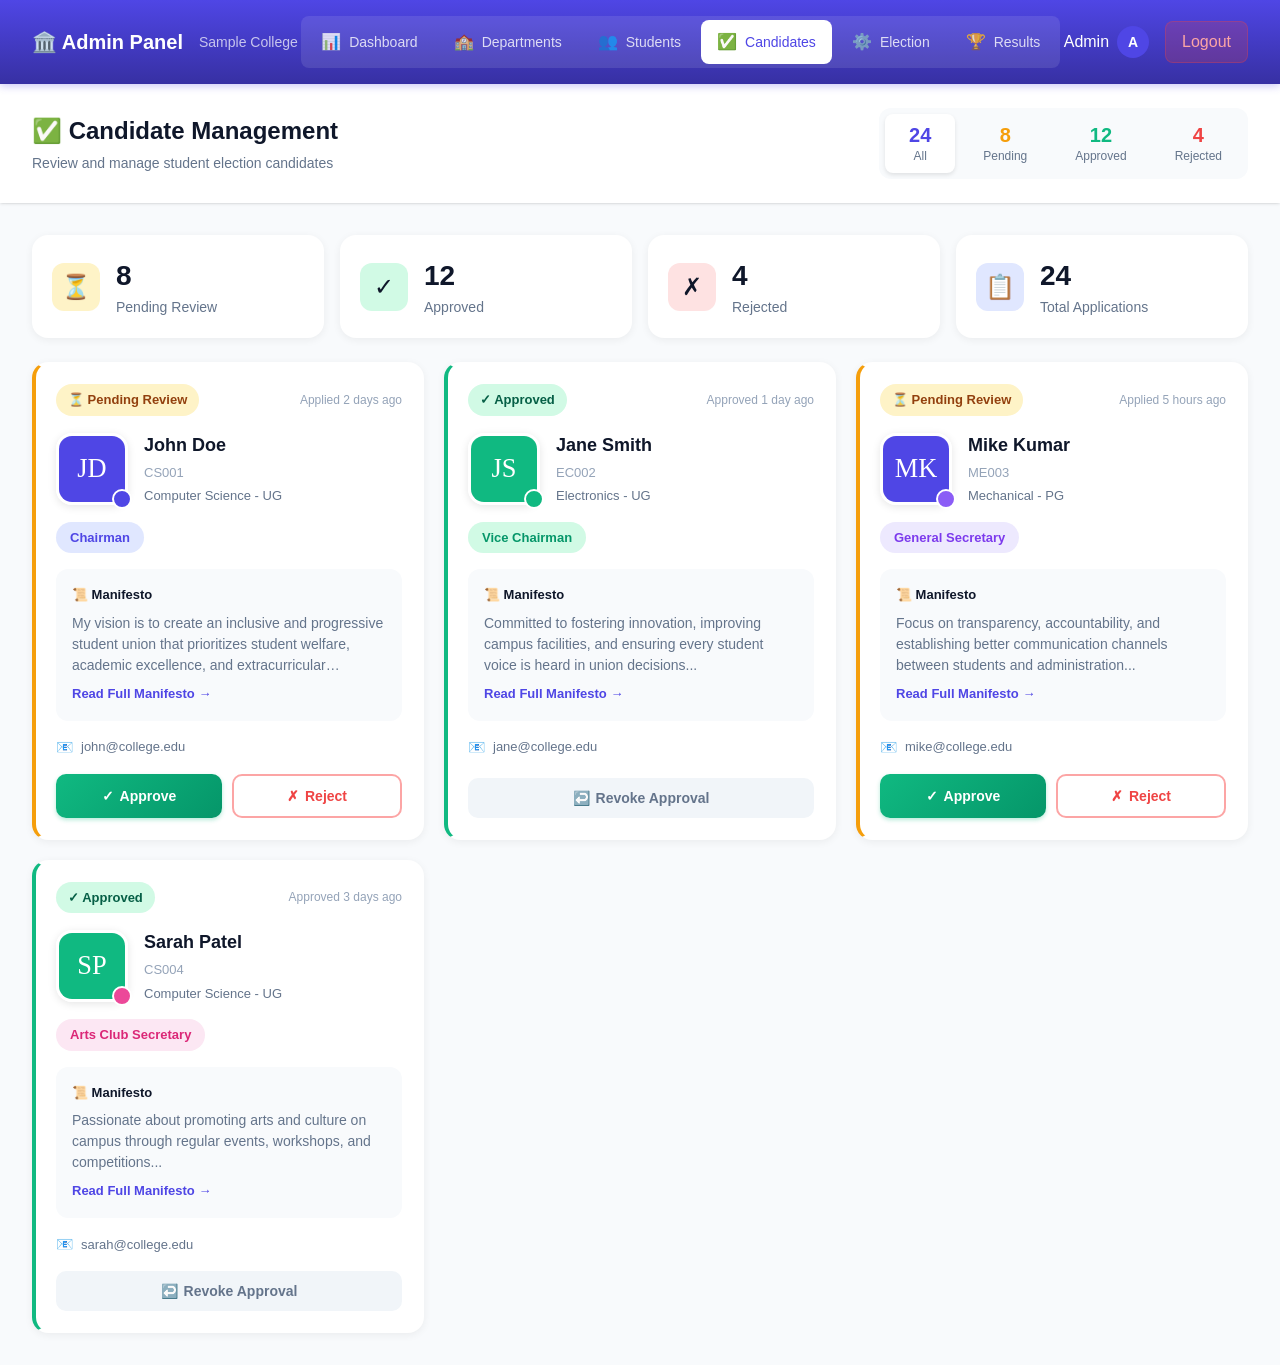
==== admin_candidates.html @ c9175efc "Added admin module pages,css,js" ====
<!DOCTYPE html>
<html lang="en">
<head>
    <meta charset="UTF-8">
    <meta name="viewport" content="width=device-width, initial-scale=1.0">
    <title>Candidate Approval - Admin Panel</title>
    <link rel="stylesheet" href="style.css">
    <link rel="stylesheet" href="admin.css">
</head>
<body>
    <div class="admin-layout">
        <!-- Top Navigation Bar -->
        <div class="admin-topbar">
            <div class="topbar-brand">
                <h2>🏛️ Admin Panel</h2>
                <p>Sample College</p>
            </div>
            <nav class="admin-nav">
                <a href="admin_dashboard.html" class="nav-item">
                    <span class="nav-icon">📊</span>
                    <span class="nav-text">Dashboard</span>
                </a>
                <a href="admin_departments.html" class="nav-item">
                    <span class="nav-icon">🏫</span>
                    <span class="nav-text">Departments</span>
                </a>
                <a href="admin_students.html" class="nav-item">
                    <span class="nav-icon">👥</span>
                    <span class="nav-text">Students</span>
                </a>
                <a href="admin_candidates.html" class="nav-item active">
                    <span class="nav-icon">✅</span>
                    <span class="nav-text">Candidates</span>
                </a>
                <a href="admin_election.html" class="nav-item">
                    <span class="nav-icon">⚙️</span>
                    <span class="nav-text">Election</span>
                </a>
                <a href="admin_results.html" class="nav-item">
                    <span class="nav-icon">🏆</span>
                    <span class="nav-text">Results</span>
                </a>
            </nav>
            <div class="topbar-actions">
                <div class="admin-profile">
                    <span>Admin</span>
                    <div class="avatar">A</div>
                </div>
                <a href="college_login.html" class="btn-logout">Logout</a>
            </div>
        </div>

        <!-- Main Content -->
        <main class="admin-main">
            <div class="admin-topbar-old">
                <div class="page-title-section">
                    <h1>✅ Candidate Management</h1>
                    <p class="page-subtitle">Review and manage student election candidates</p>
                </div>
                <div class="topbar-actions">
                    <div class="status-filter-modern">
                        <button class="filter-btn-modern active" data-status="all">
                            <span class="filter-count">24</span>
                            <span class="filter-label">All</span>
                        </button>
                        <button class="filter-btn-modern" data-status="pending">
                            <span class="filter-count pending">8</span>
                            <span class="filter-label">Pending</span>
                        </button>
                        <button class="filter-btn-modern" data-status="approved">
                            <span class="filter-count approved">12</span>
                            <span class="filter-label">Approved</span>
                        </button>
                        <button class="filter-btn-modern" data-status="rejected">
                            <span class="filter-count rejected">4</span>
                            <span class="filter-label">Rejected</span>
                        </button>
                    </div>
                </div>
            </div>

            <div class="admin-content">
                <!-- Quick Stats -->
                <div class="candidates-stats">
                    <div class="stat-card-modern pending-stat">
                        <div class="stat-icon-modern">⏳</div>
                        <div class="stat-info-modern">
                            <h3>8</h3>
                            <p>Pending Review</p>
                        </div>
                    </div>
                    <div class="stat-card-modern approved-stat">
                        <div class="stat-icon-modern">✓</div>
                        <div class="stat-info-modern">
                            <h3>12</h3>
                            <p>Approved</p>
                        </div>
                    </div>
                    <div class="stat-card-modern rejected-stat">
                        <div class="stat-icon-modern">✗</div>
                        <div class="stat-info-modern">
                            <h3>4</h3>
                            <p>Rejected</p>
                        </div>
                    </div>
                    <div class="stat-card-modern total-stat">
                        <div class="stat-icon-modern">📋</div>
                        <div class="stat-info-modern">
                            <h3>24</h3>
                            <p>Total Applications</p>
                        </div>
                    </div>
                </div>

                <!-- Candidates Grid -->
                <div class="candidates-grid-modern">
                    <!-- Pending Application -->
                    <div class="candidate-card-modern pending">
                        <div class="card-header-modern">
                            <div class="status-badge-modern pending">⏳ Pending Review</div>
                            <span class="time-ago">Applied 2 days ago</span>
                        </div>
                        <div class="candidate-header-modern">
                            <div class="candidate-photo-modern">
                                <img src="data:image/svg+xml,%3Csvg xmlns='http://www.w3.org/2000/svg' width='100' height='100'%3E%3Crect fill='%234f46e5' width='100' height='100'/%3E%3Ctext x='50%25' y='50%25' font-size='40' fill='white' text-anchor='middle' dy='.3em'%3EJD%3C/text%3E%3C/svg%3E" alt="Photo">
                                <div class="position-indicator chairman"></div>
                            </div>
                            <div class="candidate-info-modern">
                                <h3>John Doe</h3>
                                <p class="candidate-regno">CS001</p>
                                <p class="candidate-dept">Computer Science - UG</p>
                            </div>
                        </div>
                        <div class="candidate-position-modern">
                            <span class="position-badge-modern chairman">Chairman</span>
                        </div>
                        <div class="candidate-manifesto-modern">
                            <h4>📜 Manifesto</h4>
                            <p>My vision is to create an inclusive and progressive student union that prioritizes student welfare, academic excellence, and extracurricular development...</p>
                            <button class="btn-link-modern" onclick="viewManifesto('JD001')">Read Full Manifesto →</button>
                        </div>
                        <div class="candidate-details-modern">
                            <div class="detail-row">
                                <span class="detail-icon">📧</span>
                                <span>john@college.edu</span>
                            </div>
                        </div>
                        <div class="candidate-actions-modern">
                            <button class="btn-approve-modern" onclick="approveCandidate('JD001')">
                                <span>✓</span> Approve
                            </button>
                            <button class="btn-reject-modern" onclick="rejectCandidate('JD001')">
                                <span>✗</span> Reject
                            </button>
                        </div>
                    </div>

                    <!-- Approved Candidate -->
                    <div class="candidate-card-modern approved">
                        <div class="card-header-modern">
                            <div class="status-badge-modern approved">✓ Approved</div>
                            <span class="time-ago">Approved 1 day ago</span>
                        </div>
                        <div class="candidate-header-modern">
                            <div class="candidate-photo-modern">
                                <img src="data:image/svg+xml,%3Csvg xmlns='http://www.w3.org/2000/svg' width='100' height='100'%3E%3Crect fill='%2310b981' width='100' height='100'/%3E%3Ctext x='50%25' y='50%25' font-size='40' fill='white' text-anchor='middle' dy='.3em'%3EJS%3C/text%3E%3C/svg%3E" alt="Photo">
                                <div class="position-indicator vice-chairman"></div>
                            </div>
                            <div class="candidate-info-modern">
                                <h3>Jane Smith</h3>
                                <p class="candidate-regno">EC002</p>
                                <p class="candidate-dept">Electronics - UG</p>
                            </div>
                        </div>
                        <div class="candidate-position-modern">
                            <span class="position-badge-modern vice-chairman">Vice Chairman</span>
                        </div>
                        <div class="candidate-manifesto-modern">
                            <h4>📜 Manifesto</h4>
                            <p>Committed to fostering innovation, improving campus facilities, and ensuring every student voice is heard in union decisions...</p>
                            <button class="btn-link-modern" onclick="viewManifesto('JS002')">Read Full Manifesto →</button>
                        </div>
                        <div class="candidate-details-modern">
                            <div class="detail-row">
                                <span class="detail-icon">📧</span>
                                <span>jane@college.edu</span>
                            </div>
                        </div>
                        <div class="candidate-actions-modern">
                            <button class="btn-revoke-modern" onclick="revokeApproval('JS002')">
                                <span>↩️</span> Revoke Approval
                            </button>
                        </div>
                    </div>

                    <!-- Pending Application -->
                    <div class="candidate-card-modern pending">
                        <div class="card-header-modern">
                            <div class="status-badge-modern pending">⏳ Pending Review</div>
                            <span class="time-ago">Applied 5 hours ago</span>
                        </div>
                        <div class="candidate-header-modern">
                            <div class="candidate-photo-modern">
                                <img src="data:image/svg+xml,%3Csvg xmlns='http://www.w3.org/2000/svg' width='100' height='100'%3E%3Crect fill='%234f46e5' width='100' height='100'/%3E%3Ctext x='50%25' y='50%25' font-size='40' fill='white' text-anchor='middle' dy='.3em'%3EMK%3C/text%3E%3C/svg%3E" alt="Photo">
                                <div class="position-indicator secretary"></div>
                            </div>
                            <div class="candidate-info-modern">
                                <h3>Mike Kumar</h3>
                                <p class="candidate-regno">ME003</p>
                                <p class="candidate-dept">Mechanical - PG</p>
                            </div>
                        </div>
                        <div class="candidate-position-modern">
                            <span class="position-badge-modern secretary">General Secretary</span>
                        </div>
                        <div class="candidate-manifesto-modern">
                            <h4>📜 Manifesto</h4>
                            <p>Focus on transparency, accountability, and establishing better communication channels between students and administration...</p>
                            <button class="btn-link-modern" onclick="viewManifesto('MK003')">Read Full Manifesto →</button>
                        </div>
                        <div class="candidate-details-modern">
                            <div class="detail-row">
                                <span class="detail-icon">📧</span>
                                <span>mike@college.edu</span>
                            </div>
                        </div>
                        <div class="candidate-actions-modern">
                            <button class="btn-approve-modern" onclick="approveCandidate('MK003')">
                                <span>✓</span> Approve
                            </button>
                            <button class="btn-reject-modern" onclick="rejectCandidate('MK003')">
                                <span>✗</span> Reject
                            </button>
                        </div>
                    </div>

                    <!-- Approved Candidate -->
                    <div class="candidate-card-modern approved">
                        <div class="card-header-modern">
                            <div class="status-badge-modern approved">✓ Approved</div>
                            <span class="time-ago">Approved 3 days ago</span>
                        </div>
                        <div class="candidate-header-modern">
                            <div class="candidate-photo-modern">
                                <img src="data:image/svg+xml,%3Csvg xmlns='http://www.w3.org/2000/svg' width='100' height='100'%3E%3Crect fill='%2310b981' width='100' height='100'/%3E%3Ctext x='50%25' y='50%25' font-size='40' fill='white' text-anchor='middle' dy='.3em'%3ESP%3C/text%3E%3C/svg%3E" alt="Photo">
                                <div class="position-indicator arts"></div>
                            </div>
                            <div class="candidate-info-modern">
                                <h3>Sarah Patel</h3>
                                <p class="candidate-regno">CS004</p>
                                <p class="candidate-dept">Computer Science - UG</p>
                            </div>
                        </div>
                        <div class="candidate-position-modern">
                            <span class="position-badge-modern arts">Arts Club Secretary</span>
                        </div>
                        <div class="candidate-manifesto-modern">
                            <h4>📜 Manifesto</h4>
                            <p>Passionate about promoting arts and culture on campus through regular events, workshops, and competitions...</p>
                            <button class="btn-link-modern" onclick="viewManifesto('SP004')">Read Full Manifesto →</button>
                        </div>
                        <div class="candidate-details-modern">
                            <div class="detail-row">
                                <span class="detail-icon">📧</span>
                                <span>sarah@college.edu</span>
                            </div>
                        </div>
                        <div class="candidate-actions-modern">
                            <button class="btn-revoke-modern" onclick="revokeApproval('SP004')">
                                <span>↩️</span> Revoke Approval
                            </button>
                        </div>
                    </div>
                </div>
            </div>
        </main>
    </div>

    <!-- Manifesto Modal -->
    <div id="manifestoModal" class="modal">
        <div class="modal-content modal-card">
            <div class="modal-header-custom">
                <div class="modal-title-section">
                    <h2>📜 Candidate Manifesto</h2>
                    <p>Full details of the candidate's election platform</p>
                </div>
                <button class="modal-close" onclick="closeManifestoModal()">×</button>
            </div>
            <div class="modal-form-custom">
                <div class="form-section">
                    <div class="manifesto-candidate-info">
                        <div class="manifesto-photo">
                            <img src="data:image/svg+xml,%3Csvg xmlns='http://www.w3.org/2000/svg' width='80' height='80'%3E%3Crect fill='%234f46e5' width='80' height='80'/%3E%3Ctext x='50%25' y='50%25' font-size='30' fill='white' text-anchor='middle' dy='.3em'%3E?%3C/text%3E%3C/svg%3E" alt="Photo" id="manifestoPhoto">
                        </div>
                        <div class="manifesto-details">
                            <h3 id="candidateName">Candidate Name</h3>
                            <p id="candidatePosition" class="position-badge-modern chairman">Position</p>
                            <p id="candidateRegno" class="candidate-regno">Register No.</p>
                        </div>
                    </div>
                </div>
                <div class="form-section">
                    <h3 class="section-title-custom">Election Manifesto</h3>
                    <div class="manifesto-text" id="manifestoText">
                        <p>Full manifesto content will be displayed here...</p>
                    </div>
                </div>
            </div>
            <div class="modal-footer-custom">
                <button class="btn-cancel" onclick="closeManifestoModal()">Close</button>
            </div>
        </div>
    </div>

    <script src="admin.js"></script>
</body>
</html>
---- style.css ----
/* ===================================
   GLOBAL STYLES & CSS VARIABLES
   =================================== */

:root {
    /* Color Palette */
    --primary: #4f46e5;
    --primary-dark: #4338ca;
    --primary-light: #6366f1;
    --secondary: #6366f1;
    --success: #10b981;
    --warning: #f59e0b;
    --danger: #ef4444;
    --info: #06b6d4;
    
    /* Neutral Colors */
    --bg-primary: #ffffff;
    --bg-secondary: #f8fafc;
    --bg-tertiary: #f1f5f9;
    --text-primary: #0f172a;
    --text-secondary: #64748b;
    --text-muted: #94a3b8;
    --border: #e2e8f0;
    --border-light: #f1f5f9;
    
    /* Card & Surface */
    --card-bg: #ffffff;
    --card-shadow: 0 1px 3px 0 rgba(0, 0, 0, 0.1), 0 1px 2px -1px rgba(0, 0, 0, 0.1);
    --card-shadow-lg: 0 10px 15px -3px rgba(0, 0, 0, 0.1), 0 4px 6px -4px rgba(0, 0, 0, 0.1);
    --card-shadow-xl: 0 20px 25px -5px rgba(0, 0, 0, 0.1), 0 8px 10px -6px rgba(0, 0, 0, 0.1);
    
    /* Typography */
    --font-family: -apple-system, BlinkMacSystemFont, 'Segoe UI', Roboto, 'Helvetica Neue', Arial, sans-serif;
    --font-size-base: 16px;
    --line-height-base: 1.5;
    
    /* Spacing */
    --spacing-xs: 0.25rem;
    --spacing-sm: 0.5rem;
    --spacing-md: 1rem;
    --spacing-lg: 1.5rem;
    --spacing-xl: 2rem;
    --spacing-2xl: 3rem;
    
    /* Border Radius */
    --radius-sm: 0.375rem;
    --radius-md: 0.5rem;
    --radius-lg: 0.75rem;
    --radius-xl: 1rem;
    --radius-full: 9999px;
    
    /* Transitions */
    --transition-fast: 150ms ease-in-out;
    --transition-base: 200ms ease-in-out;
    --transition-slow: 300ms ease-in-out;
}

/* ===================================
   RESET & BASE STYLES
   =================================== */

* {
    margin: 0;
    padding: 0;
    box-sizing: border-box;
}

html {
    font-size: var(--font-size-base);
    scroll-behavior: smooth;
}

.admin-topbar-old {
    background: var(--card-bg);
    padding: var(--spacing-lg) var(--spacing-xl);
    box-shadow: var(--card-shadow);
    display: flex;
    justify-content: space-between;
    align-items: center;
    position: sticky;
    top: 60px;
    z-index: 40;
}

body {
    font-family: var(--font-family);
    line-height: var(--line-height-base);
    color: var(--text-primary);
    background-color: var(--bg-secondary);
    -webkit-font-smoothing: antialiased;
    -moz-osx-font-smoothing: grayscale;
}

a {
    color: var(--primary);
    text-decoration: none;
    transition: color var(--transition-base);
}

a:hover {
    color: var(--primary-dark);
}

img {
    max-width: 100%;
    height: auto;
    display: block;
}

button {
    font-family: inherit;
    cursor: pointer;
    border: none;
    outline: none;
}

input, select, textarea {
    font-family: inherit;
    font-size: 1rem;
}

/* ===================================
   UTILITY CLASSES
   =================================== */

.container {
    max-width: 1200px;
    margin: 0 auto;
    padding: 0 var(--spacing-lg);
}

.section-title {
    font-size: 2rem;
    font-weight: 700;
    text-align: center;
    margin-bottom: var(--spacing-xl);
    color: var(--text-primary);
}

/* ===================================
   BUTTONS
   =================================== */

.btn-primary {
    background: var(--primary);
    color: white;
    padding: 0.75rem 1.5rem;
    border-radius: var(--radius-md);
    font-weight: 600;
    font-size: 0.875rem;
    transition: all var(--transition-base);
    display: inline-flex;
    align-items: center;
    gap: 0.5rem;
    border: none;
    cursor: pointer;
}

.btn-primary:hover {
    background: var(--primary-dark);
    transform: translateY(-1px);
    box-shadow: var(--card-shadow-lg);
    color: white;
}

.btn-secondary {
    background: white;
    color: var(--primary);
    padding: 0.75rem 1.5rem;
    border-radius: var(--radius-md);
    font-weight: 600;
    font-size: 0.875rem;
    transition: all var(--transition-base);
    border: 2px solid var(--primary);
}

.btn-secondary:hover {
    background: var(--primary);
    color: white;
}

.btn-outline {
    background: transparent;
    color: var(--text-primary);
    padding: 0.5rem 1rem;
    border-radius: var(--radius-md);
    font-weight: 500;
    border: 2px solid var(--border);
    transition: all var(--transition-base);
}

.btn-outline:hover {
    border-color: var(--primary);
    color: var(--primary);
}

.btn-large {
    padding: 1rem 2rem;
    font-size: 1rem;
}

.btn-full {
    width: 100%;
}

.btn-link {
    background: none;
    border: none;
    color: var(--primary);
    font-weight: 500;
    cursor: pointer;
    transition: color var(--transition-base);
}

.btn-link:hover {
    color: var(--primary-dark);
}

/* ===================================
   NAVBAR (Landing Page)
   =================================== */

.navbar {
    background: var(--bg-primary);
    box-shadow: var(--card-shadow);
    position: sticky;
    top: 0;
    z-index: 100;
    padding: 1rem 0;
}

.navbar .container {
    display: flex;
    justify-content: space-between;
    align-items: center;
}

.nav-brand h2 {
    font-size: 1.25rem;
    color: var(--primary);
}

.nav-links {
    display: flex;
    gap: var(--spacing-lg);
    align-items: center;
}

.mobile-menu-toggle {
    display: none;
    font-size: 1.5rem;
    cursor: pointer;
}

/* ===================================
   HERO SECTION
   =================================== */

.hero {
    background: linear-gradient(135deg, var(--primary) 0%, var(--primary-dark) 100%);
    color: white;
    padding: 4rem 0;
    text-align: center;
}

.hero-content {
    max-width: 900px;
    margin: 0 auto;
}

.hero-title {
    font-size: 3rem;
    font-weight: 800;
    margin-bottom: var(--spacing-md);
    line-height: 1.2;
}

.hero-subtitle {
    font-size: 1.25rem;
    margin-bottom: var(--spacing-xl);
    opacity: 0.95;
}

.hero-buttons {
    display: flex;
    gap: var(--spacing-md);
    justify-content: center;
    margin-bottom: var(--spacing-2xl);
}

.hero-stats {
    display: grid;
    grid-template-columns: repeat(3, 1fr);
    gap: var(--spacing-lg);
    max-width: 700px;
    margin: 0 auto;
}

.stat-card {
    background: rgba(255, 255, 255, 0.1);
    backdrop-filter: blur(10px);
    padding: var(--spacing-lg);
    border-radius: var(--radius-lg);
    border: 1px solid rgba(255, 255, 255, 0.2);
}

.stat-card h3 {
    font-size: 2rem;
    margin-bottom: 0.25rem;
}

.stat-card p {
    font-size: 0.875rem;
    opacity: 0.9;
}

/* ===================================
   FEATURES SECTION
   =================================== */

.features {
    padding: 4rem 0;
    background: var(--bg-primary);
}

.features-grid {
    display: grid;
    grid-template-columns: repeat(auto-fit, minmax(280px, 1fr));
    gap: var(--spacing-xl);
}

.feature-card {
    background: var(--card-bg);
    padding: var(--spacing-xl);
    border-radius: var(--radius-lg);
    box-shadow: var(--card-shadow);
    transition: transform var(--transition-base), box-shadow var(--transition-base);
}

.feature-card:hover {
    transform: translateY(-4px);
    box-shadow: var(--card-shadow-lg);
}

.feature-icon {
    font-size: 3rem;
    margin-bottom: var(--spacing-md);
}

.feature-card h3 {
    font-size: 1.25rem;
    margin-bottom: var(--spacing-sm);
    color: var(--text-primary);
}

.feature-card p {
    color: var(--text-secondary);
    line-height: 1.6;
}

/* ===================================
   HOW IT WORKS SECTION
   =================================== */

.how-it-works {
    padding: 4rem 0;
    background: var(--bg-secondary);
}

.steps-container {
    display: grid;
    grid-template-columns: repeat(auto-fit, minmax(300px, 1fr));
    gap: var(--spacing-xl);
}

.step {
    position: relative;
    padding: var(--spacing-xl);
    background: var(--card-bg);
    border-radius: var(--radius-lg);
    box-shadow: var(--card-shadow);
}

.step-number {
    width: 3rem;
    height: 3rem;
    background: var(--primary);
    color: white;
    border-radius: var(--radius-full);
    display: flex;
    align-items: center;
    justify-content: center;
    font-size: 1.25rem;
    font-weight: 700;
    margin-bottom: var(--spacing-md);
}

.step h3 {
    font-size: 1.125rem;
    margin-bottom: var(--spacing-sm);
}

.step p {
    color: var(--text-secondary);
    line-height: 1.6;
}

/* ===================================
   CTA SECTION
   =================================== */

.cta {
    padding: 4rem 0;
    background: var(--bg-tertiary);
}

.cta-content {
    text-align: center;
    max-width: 700px;
    margin: 0 auto;
}

.cta h2 {
    font-size: 2rem;
    margin-bottom: var(--spacing-md);
}

.cta p {
    font-size: 1.125rem;
    color: var(--text-secondary);
    margin-bottom: var(--spacing-xl);
}

/* ===================================
   FOOTER
   =================================== */

.footer {
    background: var(--text-primary);
    color: white;
    padding: 3rem 0 1.5rem;
}

.footer-content {
    display: grid;
    grid-template-columns: repeat(auto-fit, minmax(200px, 1fr));
    gap: var(--spacing-xl);
    margin-bottom: var(--spacing-xl);
}

.footer-section h3, .footer-section h4 {
    margin-bottom: var(--spacing-md);
}

.footer-section a {
    display: block;
    color: rgba(255, 255, 255, 0.8);
    margin-bottom: var(--spacing-sm);
    transition: color var(--transition-base);
}

.footer-section a:hover {
    color: white;
}

.footer-bottom {
    text-align: center;
    padding-top: var(--spacing-lg);
    border-top: 1px solid rgba(255, 255, 255, 0.1);
    color: rgba(255, 255, 255, 0.6);
}

/* ===================================
   AUTH PAGES (Login/Signup)
   =================================== */

.auth-container {
    min-height: 100vh;
    display: flex;
    justify-content: center;
    align-items: center;
    padding: var(--spacing-xl);
    background: var(--bg-secondary);
}

.auth-card {
    background: var(--card-bg);
    padding: var(--spacing-2xl);
    border-radius: var(--radius-xl);
    box-shadow: var(--card-shadow-lg);
    max-width: 500px;
    width: 100%;
    margin: 0 auto;
}

.auth-header {
    text-align: center;
    margin-bottom: var(--spacing-xl);
}

.auth-header h1 {
    font-size: 1.75rem;
    margin-bottom: var(--spacing-sm);
    color: var(--text-primary);
}

.auth-header p {
    color: var(--text-secondary);
}

.auth-form {
    display: flex;
    flex-direction: column;
    gap: var(--spacing-lg);
}

.form-group {
    display: flex;
    flex-direction: column;
    gap: 0.5rem;
}

.form-group label {
    font-weight: 500;
    color: var(--text-primary);
    font-size: 0.875rem;
}

.form-group input,
.form-group select,
.form-group textarea {
    padding: 0.75rem;
    border: 2px solid var(--border);
    border-radius: var(--radius-md);
    font-size: 1rem;
    transition: border-color var(--transition-base);
    background: var(--bg-primary);
}

.form-group input:focus,
.form-group select:focus,
.form-group textarea:focus {
    outline: none;
    border-color: var(--primary);
}

.form-group small {
    font-size: 0.75rem;
    color: var(--text-secondary);
}

.checkbox-group {
    display: flex;
    align-items: center;
    gap: 0.5rem;
}

.checkbox-group input[type="checkbox"] {
    width: 1.125rem;
    height: 1.125rem;
    cursor: pointer;
}

.checkbox-group label {
    cursor: pointer;
    font-size: 0.875rem;
}

.password-strength {
    height: 4px;
    background: var(--border);
    border-radius: var(--radius-full);
    margin-top: 0.5rem;
    overflow: hidden;
}

.auth-footer {
    margin-top: var(--spacing-lg);
    text-align: center;
}

.auth-footer p {
    margin-bottom: var(--spacing-sm);
    color: var(--text-secondary);
}

.auth-info {
    background: linear-gradient(135deg, var(--primary) 0%, var(--primary-dark) 100%);
    color: white;
    padding: var(--spacing-2xl);
    border-radius: var(--radius-xl);
    display: flex;
    flex-direction: column;
    justify-content: center;
}

.auth-info h2 {
    font-size: 1.75rem;
    margin-bottom: var(--spacing-lg);
}

.benefit-list {
    list-style: none;
    display: flex;
    flex-direction: column;
    gap: var(--spacing-md);
}

.benefit-list li {
    font-size: 1.125rem;
    opacity: 0.95;
}

.info-box {
    background: rgba(79, 70, 229, 0.1);
    border-left: 4px solid var(--primary);
    padding: var(--spacing-md);
    border-radius: var(--radius-md);
    margin-top: var(--spacing-lg);
}

.info-box strong {
    display: block;
    margin-bottom: 0.5rem;
    color: var(--text-primary);
}

/* ===================================
   BADGES & LABELS
   =================================== */

.badge {
    display: inline-block;
    padding: 0.25rem 0.75rem;
    border-radius: var(--radius-full);
    font-size: 0.75rem;
    font-weight: 600;
}

.badge-status {
    padding: 0.375rem 0.75rem;
}

.badge-status.active {
    background: #d1fae5;
    color: #065f46;
}

.badge-level {
    padding: 0.25rem 0.625rem;
    font-size: 0.75rem;
    font-weight: 600;
}

.badge-level.ug {
    background: #dbeafe;
    color: #1e40af;
}

.badge-level.pg {
    background: #fce7f3;
    color: #9f1239;
}

/* ===================================
   MODAL
   =================================== */

.modal {
    display: none;
    position: fixed;
    top: 0;
    left: 0;
    width: 100%;
    height: 100%;
    background: rgba(0, 0, 0, 0.5);
    z-index: 1000;
    justify-content: center;
    align-items: center;
    backdrop-filter: blur(4px);
}

.modal.active {
    display: flex;
}

.modal-content {
    background: var(--card-bg);
    border-radius: var(--radius-xl);
    max-width: 500px;
    width: 90%;
    max-height: 90vh;
    overflow-y: auto;
    box-shadow: var(--card-shadow-xl);
}

.modal-large {
    max-width: 800px;
}

.modal-header {
    padding: var(--spacing-lg);
    border-bottom: 1px solid var(--border);
    display: flex;
    justify-content: space-between;
    align-items: center;
}

.modal-header h2 {
    font-size: 1.25rem;
}

.modal-close {
    background: none;
    border: none;
    font-size: 1.5rem;
    cursor: pointer;
    color: var(--text-secondary);
    padding: 0;
    width: 2rem;
    height: 2rem;
    display: flex;
    align-items: center;
    justify-content: center;
    border-radius: var(--radius-md);
    transition: background var(--transition-base);
}

.modal-close:hover {
    background: var(--bg-tertiary);
}

.modal-body {
    padding: var(--spacing-lg);
}

.modal-footer {
    padding: var(--spacing-lg);
    border-top: 1px solid var(--border);
    display: flex;
    gap: var(--spacing-md);
    justify-content: flex-end;
}

/* ===================================
   RESPONSIVE DESIGN
   =================================== */

@media (max-width: 768px) {
    .hero-title {
        font-size: 2rem;
    }
    
    .hero-subtitle {
        font-size: 1rem;
    }
    
    .hero-buttons {
        flex-direction: column;
    }
    
    .hero-stats {
        grid-template-columns: 1fr;
    }
    
    .auth-container {
        grid-template-columns: 1fr;
        padding: var(--spacing-md);
    }
    
    .auth-info {
        display: none;
    }
    
    .nav-links {
        display: none;
    }
    
    .mobile-menu-toggle {
        display: block;
    }
    
    .features-grid,
    .steps-container {
        grid-template-columns: 1fr;
    }
}

@media (max-width: 480px) {
    .hero-title {
        font-size: 1.5rem;
    }
    
    .section-title {
        font-size: 1.5rem;
    }
    
    .auth-card {
        padding: var(--spacing-lg);
    }
}
---- admin.css ----
/* ===================================
   ADMIN PANEL STYLES - TOPBAR LAYOUT
   =================================== */

/* Admin Layout */
.admin-layout {
    display: flex;
    flex-direction: column;
    min-height: 100vh;
    background: var(--bg-secondary);
}

/* ===================================
   TOP NAVIGATION BAR
   =================================== */

.admin-topbar {
    background: linear-gradient(180deg, #4f46e5 0%, #3730a3 100%);
    padding: var(--spacing-md) var(--spacing-xl);
    display: flex;
    justify-content: space-between;
    align-items: center;
    position: sticky;
    top: 0;
    z-index: 100;
    box-shadow: 0 2px 8px rgba(79, 70, 229, 0.3);
}

.topbar-brand {
    display: flex;
    align-items: center;
    gap: var(--spacing-md);
}

.topbar-brand h2 {
    font-size: 1.25rem;
    color: white;
    margin: 0;
}

.topbar-brand p {
    font-size: 0.875rem;
    color: rgba(255, 255, 255, 0.7);
    margin: 0;
}

/* Horizontal Navigation */
.admin-nav {
    display: flex;
    gap: var(--spacing-xs);
    background: rgba(255, 255, 255, 0.1);
    padding: var(--spacing-xs);
    border-radius: var(--radius-md);
}

.nav-item {
    display: flex;
    align-items: center;
    gap: var(--spacing-sm);
    padding: 0.625rem 1rem;
    color: rgba(255, 255, 255, 0.8);
    transition: all var(--transition-base);
    border-radius: var(--radius-md);
    text-decoration: none;
    font-size: 0.875rem;
}

.nav-item:hover {
    background: rgba(255, 255, 255, 0.1);
    color: white;
}

.nav-item.active {
    background: white;
    color: #4f46e5;
    font-weight: 500;
}

.nav-icon {
    font-size: 1rem;
}

.topbar-actions {
    display: flex;
    gap: var(--spacing-md);
    align-items: center;
}

.admin-profile {
    display: flex;
    align-items: center;
    gap: var(--spacing-sm);
    color: white;
}

.admin-profile .avatar {
    width: 2rem;
    height: 2rem;
    font-size: 0.875rem;
}

.btn-logout {
    padding: 0.5rem 1rem;
    background: rgba(239, 68, 68, 0.2);
    color: #fca5a5;
    border: 1px solid rgba(239, 68, 68, 0.3);
    border-radius: var(--radius-md);
    font-weight: 500;
    transition: all var(--transition-base);
    text-decoration: none;
    cursor: pointer;
}

.btn-logout:hover {
    background: rgba(239, 68, 68, 0.3);
    color: white;
}

/* ===================================
   MAIN CONTENT AREA
   =================================== */

.admin-main {
    margin-left: 0;
    min-height: calc(100vh - 60px);
    display: flex;
    flex-direction: column;
}

.admin-main::before {
    display: none;
}

/* Keep old topbar styles for compatibility */
.admin-topbar-old {
    background: var(--card-bg);
    padding: var(--spacing-lg) var(--spacing-xl);
    box-shadow: var(--card-shadow);
    display: flex;
    justify-content: space-between;
    align-items: center;
    position: sticky;
    top: 60px;
    z-index: 40;
}

.menu-toggle {
    display: none;
    background: none;
    border: none;
    font-size: 1.5rem;
    cursor: pointer;
    padding: 0.5rem;
    margin-right: var(--spacing-md);
    color: var(--text-primary);
}

.admin-topbar h1 {
    font-size: 1.5rem;
    color: var(--text-primary);
    display: flex;
    align-items: center;
}

.topbar-actions {
    display: flex;
    gap: var(--spacing-md);
    align-items: center;
}

.notification-icon {
    position: relative;
    font-size: 1.25rem;
    cursor: pointer;
    padding: 0.5rem;
}

.notification-badge {
    position: absolute;
    top: 0;
    right: 0;
    background: var(--danger);
    color: white;
    font-size: 0.625rem;
    width: 1.125rem;
    height: 1.125rem;
    display: flex;
    align-items: center;
    justify-content: center;
    border-radius: var(--radius-full);
}

.admin-profile {
    display: flex;
    align-items: center;
    gap: var(--spacing-sm);
}

.avatar {
    width: 2.5rem;
    height: 2.5rem;
    border-radius: var(--radius-full);
    background: var(--primary);
    color: white;
    display: flex;
    align-items: center;
    justify-content: center;
    font-weight: 600;
}

.admin-content {
    flex: 1;
    padding: var(--spacing-xl);
}

/* ===================================
   DASHBOARD STATS
   =================================== */

.stats-grid {
    display: grid;
    grid-template-columns: repeat(auto-fit, minmax(250px, 1fr));
    gap: var(--spacing-lg);
    margin-bottom: var(--spacing-xl);
}

.admin-layout .stat-card {
    background: var(--card-bg);
    padding: var(--spacing-lg);
    border-radius: var(--radius-lg);
    box-shadow: var(--card-shadow);
    display: flex;
    align-items: center;
    gap: var(--spacing-md);
    position: relative;
    overflow: hidden;
}

.admin-layout .stat-card::before {
    content: '';
    position: absolute;
    top: 0;
    left: 0;
    width: 4px;
    height: 100%;
    background: var(--primary);
}

.admin-layout .stat-card.primary::before { background: var(--primary); }
.admin-layout .stat-card.secondary::before { background: var(--secondary); }
.admin-layout .stat-card.success::before { background: var(--success); }
.admin-layout .stat-card.warning::before { background: var(--warning); }

.stat-icon {
    font-size: 2.5rem;
    opacity: 0.8;
}

.stat-info h3 {
    font-size: 1.75rem;
    font-weight: 700;
    margin-bottom: 0.25rem;
}

.stat-info p {
    color: var(--text-secondary);
    font-size: 0.875rem;
}

.stat-trend {
    margin-top: 0.5rem;
    font-size: 0.75rem;
    color: var(--text-muted);
}

.stat-trend.positive {
    color: var(--success);
}

.stat-live-badge {
    position: absolute;
    top: var(--spacing-sm);
    right: var(--spacing-sm);
    padding: 0.25rem 0.625rem;
    background: var(--success);
    color: white;
    border-radius: var(--radius-full);
    font-size: 0.625rem;
    font-weight: 600;
}

.stat-live-badge.live {
    background: var(--danger);
    animation: pulse 2s infinite;
}

@keyframes pulse {
    0%, 100% { opacity: 1; }
    50% { opacity: 0.6; }
}

/* ===================================
   DASHBOARD SECTIONS
   =================================== */

.dashboard-section {
    background: var(--card-bg);
    border-radius: var(--radius-lg);
    padding: var(--spacing-xl);
    margin-bottom: var(--spacing-xl);
    box-shadow: var(--card-shadow);
}

.section-header {
    display: flex;
    justify-content: space-between;
    align-items: center;
    margin-bottom: var(--spacing-lg);
}

.section-header h2 {
    font-size: 1.25rem;
    color: var(--text-primary);
}

/* Election Status */
.election-status-card {
    background: var(--bg-secondary);
    padding: var(--spacing-lg);
    border-radius: var(--radius-md);
}

.status-indicator {
    display: flex;
    align-items: center;
    gap: var(--spacing-sm);
    margin-bottom: var(--spacing-lg);
}

.status-dot {
    width: 0.75rem;
    height: 0.75rem;
    border-radius: var(--radius-full);
    background: var(--text-muted);
}

.status-dot.live {
    background: var(--danger);
    animation: pulse 2s infinite;
}

.status-text {
    font-size: 1.125rem;
    font-weight: 600;
}

/* Timeline */
.election-timeline {
    display: flex;
    flex-direction: column;
    gap: var(--spacing-md);
}

.timeline-item {
    display: flex;
    gap: var(--spacing-md);
    position: relative;
}

.timeline-item:not(:last-child)::after {
    content: '';
    position: absolute;
    left: 0.75rem;
    top: 2rem;
    bottom: -1rem;
    width: 2px;
    background: var(--border);
}

.timeline-marker {
    width: 1.5rem;
    height: 1.5rem;
    border-radius: var(--radius-full);
    background: var(--border);
    border: 3px solid var(--card-bg);
    flex-shrink: 0;
}

.timeline-item.active .timeline-marker {
    background: var(--primary);
}

.timeline-content h4 {
    font-size: 0.875rem;
    margin-bottom: 0.25rem;
}

.timeline-content p {
    font-size: 0.75rem;
    color: var(--text-secondary);
}

/* Quick Actions */
.quick-actions {
    display: grid;
    grid-template-columns: repeat(auto-fit, minmax(250px, 1fr));
    gap: var(--spacing-md);
}

.action-card {
    background: var(--bg-secondary);
    padding: var(--spacing-lg);
    border-radius: var(--radius-md);
    display: flex;
    gap: var(--spacing-md);
    align-items: center;
    transition: all var(--transition-base);
    border: 2px solid transparent;
}

.action-card:hover {
    border-color: var(--primary);
    transform: translateY(-2px);
    box-shadow: var(--card-shadow-lg);
}

.action-icon {
    font-size: 2rem;
}

.action-content h3 {
    font-size: 1rem;
    margin-bottom: 0.25rem;
}

.action-content p {
    font-size: 0.75rem;
    color: var(--text-secondary);
}

/* Activity List */
.activity-list {
    display: flex;
    flex-direction: column;
    gap: var(--spacing-md);
}

.activity-item {
    display: flex;
    gap: var(--spacing-md);
    padding: var(--spacing-md);
    background: var(--bg-secondary);
    border-radius: var(--radius-md);
}

.activity-icon {
    width: 2.5rem;
    height: 2.5rem;
    border-radius: var(--radius-full);
    display: flex;
    align-items: center;
    justify-content: center;
    font-size: 1.25rem;
    flex-shrink: 0;
}

.activity-icon.new { background: #dbeafe; }
.activity-icon.success { background: #d1fae5; }
.activity-icon.info { background: #e0e7ff; }

.activity-content h4 {
    font-size: 0.875rem;
    margin-bottom: 0.25rem;
}

.activity-content p {
    font-size: 0.75rem;
    color: var(--text-secondary);
    margin-bottom: 0.25rem;
}

.activity-time {
    font-size: 0.625rem;
    color: var(--text-muted);
}

/* ===================================
   TABLE STYLES
   =================================== */

.table-controls {
    display: flex;
    justify-content: space-between;
    align-items: center;
    gap: var(--spacing-md);
    margin-bottom: var(--spacing-lg);
    flex-wrap: wrap;
}

.search-box {
    position: relative;
    flex: 1;
    min-width: 250px;
}

.search-box input {
    width: 100%;
    padding: 0.75rem 1rem 0.75rem 2.5rem;
    border: 2px solid var(--border);
    border-radius: var(--radius-md);
    font-size: 0.875rem;
}

.search-icon {
    position: absolute;
    left: 0.75rem;
    top: 50%;
    transform: translateY(-50%);
    color: var(--text-muted);
}

.filter-group {
    display: flex;
    gap: var(--spacing-sm);
}

.filter-select {
    padding: 0.75rem 1rem;
    border: 2px solid var(--border);
    border-radius: var(--radius-md);
    font-size: 0.875rem;
    background: var(--card-bg);
    cursor: pointer;
}

.data-table {
    background: var(--card-bg);
    border-radius: var(--radius-lg);
    overflow: hidden;
    box-shadow: var(--card-shadow);
}

table {
    width: 100%;
    border-collapse: collapse;
}

thead {
    background: var(--bg-tertiary);
}

th {
    padding: 1rem;
    text-align: left;
    font-weight: 600;
    font-size: 0.875rem;
    color: var(--text-primary);
}

td {
    padding: 1rem;
    border-top: 1px solid var(--border);
    font-size: 0.875rem;
}

tr:hover {
    background: var(--bg-secondary);
}

.btn-icon {
    background: none;
    border: none;
    cursor: pointer;
    font-size: 1.125rem;
    padding: 0.25rem 0.5rem;
    transition: transform var(--transition-fast);
}

.btn-icon:hover {
    transform: scale(1.1);
}

.pagination {
    display: flex;
    justify-content: space-between;
    align-items: center;
    margin-top: var(--spacing-lg);
    padding: var(--spacing-md);
    background: var(--card-bg);
    border-radius: var(--radius-md);
}

.btn-pagination {
    padding: 0.5rem 1rem;
    background: var(--primary);
    color: white;
    border: none;
    border-radius: var(--radius-md);
    cursor: pointer;
    font-size: 0.875rem;
    transition: background var(--transition-base);
}

.btn-pagination:hover {
    background: var(--primary-dark);
}

.pagination-info {
    font-size: 0.875rem;
    color: var(--text-secondary);
}

/* ===================================
   MODAL FORMS
   =================================== */

.modal-form {
    display: flex;
    flex-direction: column;
    gap: var(--spacing-md);
}

.form-row {
    display: grid;
    grid-template-columns: repeat(auto-fit, minmax(200px, 1fr));
    gap: var(--spacing-md);
}

.upload-area {
    border: 2px dashed var(--border);
    border-radius: var(--radius-lg);
    padding: var(--spacing-xl);
    text-align: center;
    transition: border-color var(--transition-base);
}

.upload-area:hover {
    border-color: var(--primary);
}

.upload-icon {
    font-size: 3rem;
    margin-bottom: var(--spacing-md);
}

.upload-info {
    margin-top: var(--spacing-lg);
    padding: var(--spacing-md);
    background: var(--bg-secondary);
    border-radius: var(--radius-md);
}

.upload-info h4 {
    margin-bottom: var(--spacing-sm);
}

.upload-info ul {
    list-style-position: inside;
    font-size: 0.875rem;
    color: var(--text-secondary);
}

/* ===================================
   CANDIDATE CARDS
   =================================== */

.candidates-grid {
    display: grid;
    grid-template-columns: repeat(auto-fill, minmax(320px, 1fr));
    gap: var(--spacing-lg);
}

.candidate-card {
    background: var(--card-bg);
    border-radius: var(--radius-lg);
    padding: var(--spacing-lg);
    box-shadow: var(--card-shadow);
    position: relative;
    transition: transform var(--transition-base), box-shadow var(--transition-base);
}

.candidate-card:hover {
    transform: translateY(-4px);
    box-shadow: var(--card-shadow-lg);
}

.candidate-status-badge {
    position: absolute;
    top: var(--spacing-md);
    right: var(--spacing-md);
    padding: 0.375rem 0.875rem;
    border-radius: var(--radius-full);
    font-size: 0.75rem;
    font-weight: 600;
    background: var(--warning);
    color: white;
}

.candidate-status-badge.success {
    background: var(--success);
}

.candidate-header {
    display: flex;
    gap: var(--spacing-md);
    margin-bottom: var(--spacing-md);
}

.candidate-photo {
    width: 5rem;
    height: 5rem;
    border-radius: var(--radius-md);
    overflow: hidden;
    flex-shrink: 0;
}

.candidate-photo img {
    width: 100%;
    height: 100%;
    object-fit: cover;
}

.candidate-info h3 {
    font-size: 1.125rem;
    margin-bottom: 0.25rem;
}

.candidate-regno {
    font-size: 0.75rem;
    color: var(--text-muted);
    margin-bottom: 0.25rem;
}

.candidate-dept {
    font-size: 0.875rem;
    color: var(--text-secondary);
}

.candidate-position {
    margin-bottom: var(--spacing-md);
}

.position-badge {
    display: inline-block;
    padding: 0.375rem 0.875rem;
    border-radius: var(--radius-full);
    font-size: 0.75rem;
    font-weight: 600;
    background: var(--primary);
    color: white;
}

.position-badge.chairman { background: #4f46e5; }
.position-badge.vice-chairman { background: #10b981; }
.position-badge.secretary { background: #8b5cf6; }
.position-badge.arts { background: #ec4899; }

.candidate-manifesto {
    margin-bottom: var(--spacing-md);
}

.candidate-manifesto h4 {
    font-size: 0.875rem;
    margin-bottom: 0.5rem;
}

.candidate-manifesto p {
    font-size: 0.875rem;
    color: var(--text-secondary);
    line-height: 1.6;
    display: -webkit-box;
    -webkit-box-orient: vertical;
    overflow: hidden;
}

.candidate-details {
    display: flex;
    flex-direction: column;
    gap: 0.5rem;
    margin-bottom: var(--spacing-md);
    padding: var(--spacing-md);
    background: var(--bg-secondary);
    border-radius: var(--radius-md);
}

.detail-item {
    display: flex;
    justify-content: space-between;
    font-size: 0.75rem;
}

.detail-label {
    color: var(--text-muted);
}

.candidate-actions {
    display: flex;
    gap: var(--spacing-sm);
}

.btn-approve {
    flex: 1;
    padding: 0.625rem;
    background: var(--success);
    color: white;
    border: none;
    border-radius: var(--radius-md);
    font-weight: 500;
    cursor: pointer;
    transition: background var(--transition-base);
}

.btn-approve:hover {
    background: #059669;
}

.btn-reject {
    flex: 1;
    padding: 0.625rem;
    background: var(--danger);
    color: white;
    border: none;
    border-radius: var(--radius-md);
    font-weight: 500;
    cursor: pointer;
    transition: background var(--transition-base);
}

.btn-reject:hover {
    background: #dc2626;
}

.btn-revoke {
    width: 100%;
    padding: 0.625rem;
    background: var(--text-muted);
    color: white;
    border: none;
    border-radius: var(--radius-md);
    font-weight: 500;
    cursor: pointer;
    transition: background var(--transition-base);
}

.btn-revoke:hover {
    background: var(--text-secondary);
}

/* Filter Buttons */
.status-filter {
    display: flex;
    gap: var(--spacing-sm);
}

.filter-btn {
    padding: 0.5rem 1rem;
    background: var(--bg-secondary);
    border: 2px solid var(--border);
    border-radius: var(--radius-md);
    cursor: pointer;
    font-size: 0.875rem;
    transition: all var(--transition-base);
}

.filter-btn.active {
    background: var(--primary);
    color: white;
    border-color: var(--primary);
}

/* ===================================
   ELECTION SETUP
   =================================== */

.setup-container {
    display: flex;
    flex-direction: column;
    gap: var(--spacing-xl);
}

.setup-section {
    background: var(--card-bg);
    padding: var(--spacing-xl);
    border-radius: var(--radius-lg);
    box-shadow: var(--card-shadow);
}

.setup-section h2 {
    font-size: 1.25rem;
    margin-bottom: var(--spacing-lg);
}

.election-form {
    display: flex;
    flex-direction: column;
    gap: var(--spacing-lg);
}

.time-preview {
    padding: var(--spacing-md);
    background: var(--bg-secondary);
    border-radius: var(--radius-md);
    margin-top: var(--spacing-md);
}

.time-preview h4 {
    font-size: 0.875rem;
    margin-bottom: 0.5rem;
}

.status-controls {
    display: grid;
    grid-template-columns: repeat(auto-fit, minmax(200px, 1fr));
    gap: var(--spacing-lg);
}

.status-card {
    padding: var(--spacing-lg);
    border-radius: var(--radius-lg);
    text-align: center;
    border: 2px solid var(--border);
    transition: all var(--transition-base);
}

.status-card:hover {
    border-color: var(--primary);
    transform: translateY(-2px);
}

.status-icon {
    font-size: 2.5rem;
    margin-bottom: var(--spacing-md);
}

.status-card h3 {
    font-size: 1.125rem;
    margin-bottom: 0.5rem;
}

.status-card p {
    font-size: 0.875rem;
    color: var(--text-secondary);
    margin-bottom: var(--spacing-md);
}

.btn-status {
    width: 100%;
    padding: 0.75rem;
    background: var(--primary);
    color: white;
    border: none;
    border-radius: var(--radius-md);
    cursor: pointer;
    font-weight: 500;
    transition: background var(--transition-base);
}

.btn-status:hover {
    background: var(--primary-dark);
}

.config-display {
    display: flex;
    flex-direction: column;
    gap: var(--spacing-md);
}

.config-item {
    display: flex;
    justify-content: space-between;
    padding: var(--spacing-md);
    background: var(--bg-secondary);
    border-radius: var(--radius-md);
}

.config-label {
    font-weight: 500;
    color: var(--text-secondary);
}

.config-value {
    font-weight: 600;
}

.positions-list,
.checklist {
    display: flex;
    flex-direction: column;
    gap: var(--spacing-md);
}

.position-item {
    padding: var(--spacing-md);
    background: var(--bg-secondary);
    border-radius: var(--radius-md);
    display: flex;
    justify-content: space-between;
    align-items: center;
}

.position-stats {
    display: flex;
    gap: var(--spacing-md);
}

.stat {
    font-size: 0.75rem;
    padding: 0.25rem 0.625rem;
    background: var(--primary);
    color: white;
    border-radius: var(--radius-full);
}

.checklist-item {
    display: flex;
    align-items: center;
    gap: var(--spacing-md);
    padding: var(--spacing-md);
    background: var(--bg-secondary);
    border-radius: var(--radius-md);
}

.check-icon {
    width: 1.5rem;
    height: 1.5rem;
    border-radius: var(--radius-full);
    background: var(--border);
    display: flex;
    align-items: center;
    justify-content: center;
    font-weight: 700;
}

.checklist-item.completed .check-icon {
    background: var(--success);
    color: white;
}

/* ===================================
   RESULTS STYLES
   =================================== */

.results-stats {
    display: grid;
    grid-template-columns: repeat(auto-fit, minmax(200px, 1fr));
    gap: var(--spacing-lg);
    margin-bottom: var(--spacing-xl);
}

.results-section {
    background: var(--card-bg);
    padding: var(--spacing-xl);
    border-radius: var(--radius-lg);
    margin-bottom: var(--spacing-xl);
    box-shadow: var(--card-shadow);
}

.results-section h2 {
    margin-bottom: var(--spacing-lg);
}

.position-results {
    margin-bottom: var(--spacing-xl);
}

.position-results h3 {
    font-size: 1.125rem;
    margin-bottom: var(--spacing-md);
    color: var(--text-primary);
}

.candidates-results {
    display: flex;
    flex-direction: column;
    gap: var(--spacing-md);
}

.result-card {
    padding: var(--spacing-lg);
    background: var(--bg-secondary);
    border-radius: var(--radius-lg);
    position: relative;
}

.result-card.winner {
    background: linear-gradient(135deg, #fef3c7 0%, #fde68a 100%);
    border: 2px solid #f59e0b;
}

.winner-badge {
    position: absolute;
    top: var(--spacing-md);
    right: var(--spacing-md);
    background: var(--warning);
    color: white;
    padding: 0.375rem 0.875rem;
    border-radius: var(--radius-full);
    font-size: 0.75rem;
    font-weight: 600;
}

.candidate-result-info {
    margin-bottom: var(--spacing-md);
}

.candidate-result-info h4 {
    font-size: 1.125rem;
    margin-bottom: 0.25rem;
}

.vote-stats {
    display: flex;
    justify-content: space-between;
    margin-bottom: var(--spacing-sm);
}

.vote-count {
    font-weight: 600;
}

.vote-percentage {
    font-weight: 600;
    color: var(--primary);
}

.vote-bar {
    height: 0.5rem;
    background: var(--border);
    border-radius: var(--radius-full);
    overflow: hidden;
}

.vote-fill {
    height: 100%;
    background: var(--primary);
    border-radius: var(--radius-full);
    transition: width 1s ease-out;
}

.vote-fill.secondary {
    background: var(--text-muted);
}

.dept-results-grid {
    display: grid;
    grid-template-columns: repeat(auto-fill, minmax(250px, 1fr));
    gap: var(--spacing-lg);
}

.dept-result-card {
    padding: var(--spacing-lg);
    background: var(--bg-secondary);
    border-radius: var(--radius-lg);
}

.dept-result-card h4 {
    font-size: 0.875rem;
    margin-bottom: var(--spacing-md);
    color: var(--text-secondary);
}

.result-winner {
    display: flex;
    align-items: center;
    gap: var(--spacing-md);
}

.winner-icon {
    font-size: 2rem;
}

.warning-box {
    padding: var(--spacing-md);
    background: #fef3c7;
    border: 1px solid #f59e0b;
    border-radius: var(--radius-md);
    color: #78350f;
    margin-top: var(--spacing-md);
}

/* Status Badges - Admin Specific */
.admin-status-badge {
    padding: 0.375rem 0.875rem;
    border-radius: var(--radius-full);
    font-size: 0.75rem;
    font-weight: 600;
}

.admin-status-badge.upcoming {
    background: #dbeafe;
    color: #1e40af;
}

.admin-status-badge.live {
    background: #fee2e2;
    color: #991b1b;
}

/* ===================================
   RESPONSIVE
   =================================== */

@media (max-width: 1024px) {
    .admin-layout {
        grid-template-columns: 1fr;
    }

    .admin-sidebar {
        transform: translateX(-100%);
    }

    .admin-sidebar.open {
        transform: translateX(0);
    }

    .admin-main {
        margin-left: 0;
    }

    .menu-toggle {
        display: block;
    }

    .sidebar-close {
        display: block;
    }

    .sidebar-overlay {
        display: none;
        position: fixed;
        top: 0;
        left: 0;
        right: 0;
        bottom: 0;
        background: rgba(0, 0, 0, 0.5);
        z-index: 45;
    }

    .sidebar-overlay.active {
        display: block;
    }
}

@media (max-width: 768px) {
    .stats-grid {
        grid-template-columns: 1fr;
    }

    .table-controls {
        flex-direction: column;
    }

    .candidates-grid {
        grid-template-columns: 1fr;
    }

    .admin-content {
        padding: var(--spacing-md);
    }

    .admin-topbar {
        padding: var(--spacing-md);
    }

    .admin-topbar h1 {
        font-size: 1.25rem;
    }

    .quick-actions {
        grid-template-columns: 1fr;
    }

    .status-controls {
        grid-template-columns: 1fr;
    }

    .setup-container {
        gap: var(--spacing-lg);
    }

    .setup-section {
        padding: var(--spacing-lg);
    }

    .form-row {
        grid-template-columns: 1fr;
    }
}

/* ===================================
   REDESIGNED ADD DEPARTMENT MODAL
   =================================== */

/* Modal Card - Centered with subtle shadow */
.modal-card {
    max-width: 560px;
    border-radius: 16px;
    box-shadow: 0 25px 50px -12px rgba(0, 0, 0, 0.25);
    overflow: hidden;
    animation: modalSlideIn 0.3s ease-out;
}

@keyframes modalSlideIn {
    from {
        opacity: 0;
        transform: translateY(-20px) scale(0.95);
    }
    to {
        opacity: 1;
        transform: translateY(0) scale(1);
    }
}

/* Custom Modal Header */
.modal-header-custom {
    padding: 24px 28px;
    border-bottom: 1px solid var(--border);
    display: flex;
    justify-content: space-between;
    align-items: flex-start;
    background: linear-gradient(135deg, #f8fafc 0%, #f1f5f9 100%);
}

.modal-title-section h2 {
    font-size: 1.375rem;
    color: var(--text-primary);
    margin-bottom: 4px;
    font-weight: 600;
}

.modal-title-section p {
    font-size: 0.875rem;
    color: var(--text-secondary);
    margin: 0;
}

/* Custom Form Styles */
.modal-form-custom {
    padding: 24px 28px;
    display: flex;
    flex-direction: column;
    gap: 20px;
}

/* Form Sections */
.form-section {
    display: flex;
    flex-direction: column;
    gap: 16px;
}

.form-section:not(:last-child) {
    padding-bottom: 20px;
    border-bottom: 1px dashed var(--border);
}

.section-title-custom {
    font-size: 0.8125rem;
    font-weight: 600;
    text-transform: uppercase;
    letter-spacing: 0.05em;
    color: var(--primary);
    margin: 0;
    display: flex;
    align-items: center;
    gap: 8px;
}

.section-title-custom::before {
    content: '';
    width: 3px;
    height: 14px;
    background: var(--primary);
    border-radius: 2px;
}

/* Form Row */
.modal-form-custom .form-row {
    display: grid;
    grid-template-columns: 1fr 1fr;
    gap: 16px;
}

@media (max-width: 480px) {
    .modal-form-custom .form-row {
        grid-template-columns: 1fr;
    }
}

/* Custom Form Group */
.form-group-custom {
    display: flex;
    flex-direction: column;
    gap: 6px;
}

.form-group-custom label {
    font-size: 0.875rem;
    font-weight: 500;
    color: var(--text-primary);
}

.form-group-custom input,
.form-group-custom select {
    padding: 12px 14px;
    border: 2px solid var(--border);
    border-radius: 10px;
    font-size: 0.9375rem;
    transition: all 0.2s ease;
    background: var(--bg-primary);
    color: var(--text-primary);
    box-shadow: 0 1px 2px rgba(0, 0, 0, 0.05);
}

.form-group-custom input:hover,
.form-group-custom select:hover {
    border-color: #cbd5e1;
}

.form-group-custom input:focus,
.form-group-custom select:focus {
    outline: none;
    border-color: var(--primary);
    box-shadow: 0 0 0 3px rgba(79, 70, 229, 0.1), 0 2px 4px rgba(0, 0, 0, 0.05);
}

.form-group-custom input::placeholder {
    color: var(--text-muted);
}

/* Input Hint */
.input-hint {
    font-size: 0.75rem;
    color: var(--text-muted);
    font-style: italic;
}

/* Custom Select */
.select-custom {
    appearance: none;
    background-image: url("data:image/svg+xml,%3Csvg xmlns='http://www.w3.org/2000/svg' width='12' height='12' viewBox='0 0 12 12'%3E%3Cpath fill='%2364748b' d='M6 8L1 3h10z'/%3E%3C/svg%3E");
    background-repeat: no-repeat;
    background-position: right 14px center;
    padding-right: 36px !important;
    cursor: pointer;
}

/* Modal Footer Custom */
.modal-footer-custom {
    padding: 20px 28px;
    border-top: 1px solid var(--border);
    display: flex;
    gap: 12px;
    justify-content: flex-end;
    background: #f8fafc;
}

/* Cancel Button - Outline Style */
.btn-cancel {
    padding: 12px 24px;
    background: transparent;
    color: var(--text-secondary);
    border: 2px solid var(--border);
    border-radius: 10px;
    font-size: 0.9375rem;
    font-weight: 500;
    cursor: pointer;
    transition: all 0.2s ease;
}

.btn-cancel:hover {
    border-color: var(--text-secondary);
    color: var(--text-primary);
    background: var(--bg-secondary);
}

/* Submit Button - Gradient Primary */
.btn-submit {
    padding: 12px 28px;
    background: linear-gradient(135deg, var(--primary) 0%, var(--primary-dark) 100%);
    color: white;
    border: none;
    border-radius: 10px;
    font-size: 0.9375rem;
    font-weight: 600;
    cursor: pointer;
    transition: all 0.2s ease;
    box-shadow: 0 2px 4px rgba(79, 70, 229, 0.3);
}

.btn-submit:hover {
    transform: translateY(-1px);
    box-shadow: 0 4px 12px rgba(79, 70, 229, 0.4);
    background: linear-gradient(135deg, var(--primary-dark) 0%, #3730a3 100%);
}

.btn-submit:active {
    transform: translateY(0);
}

/* Responsive Modal */
@media (max-width: 480px) {
    .modal-card {
        width: 95%;
        max-height: 90vh;
        overflow-y: auto;
    }
    
    .modal-header-custom,
    .modal-form-custom,
    .modal-footer-custom {
        padding-left: 20px;
        padding-right: 20px;
    }
    
    .modal-footer-custom {
        flex-direction: column-reverse;
    }
    
    .btn-cancel,
    .btn-submit {
        width: 100%;
        justify-content: center;
    }
}

/* Modal Scrollable Content */
.modal-content.modal-card {
    max-height: 90vh;
    overflow-y: auto;
    display: flex;
    flex-direction: column;
}

.modal-content.modal-card .modal-header-custom {
    flex-shrink: 0;
}

.modal-content.modal-card .modal-form-custom {
    flex: 1;
    overflow-y: auto;
}

.modal-content.modal-card .modal-footer-custom {
    flex-shrink: 0;
}

/* ===================================
   MODERN CANDIDATES PAGE STYLES
   =================================== */

/* Page Title Section */
.page-title-section {
    display: flex;
    flex-direction: column;
    gap: 4px;
}

.page-title-section h1 {
    font-size: 1.5rem;
    color: var(--text-primary);
    margin: 0;
}

.page-subtitle {
    font-size: 0.875rem;
    color: var(--text-secondary);
    margin: 0;
}

/* Modern Filter Buttons */
.status-filter-modern {
    display: flex;
    gap: 8px;
    background: var(--bg-secondary);
    padding: 6px;
    border-radius: 12px;
}

.filter-btn-modern {
    display: flex;
    flex-direction: column;
    align-items: center;
    gap: 2px;
    padding: 10px 20px;
    background: transparent;
    border: none;
    border-radius: 8px;
    cursor: pointer;
    transition: all 0.2s ease;
    min-width: 70px;
}

.filter-btn-modern:hover {
    background: rgba(79, 70, 229, 0.1);
}

.filter-btn-modern.active {
    background: white;
    box-shadow: 0 2px 4px rgba(0, 0, 0, 0.1);
}

.filter-count {
    font-size: 1.25rem;
    font-weight: 700;
    color: var(--text-primary);
}

.filter-btn-modern.active .filter-count {
    color: var(--primary);
}

.filter-count.pending { color: #f59e0b; }
.filter-count.approved { color: #10b981; }
.filter-count.rejected { color: #ef4444; }

.filter-label {
    font-size: 0.75rem;
    color: var(--text-secondary);
    font-weight: 500;
}

/* Candidates Stats Cards */
.candidates-stats {
    display: grid;
    grid-template-columns: repeat(auto-fit, minmax(200px, 1fr));
    gap: 16px;
    margin-bottom: 24px;
}

.stat-card-modern {
    background: white;
    padding: 20px;
    border-radius: 16px;
    display: flex;
    align-items: center;
    gap: 16px;
    box-shadow: 0 2px 8px rgba(0, 0, 0, 0.06);
    transition: transform 0.2s ease, box-shadow 0.2s ease;
}

.stat-card-modern:hover {
    transform: translateY(-2px);
    box-shadow: 0 4px 12px rgba(0, 0, 0, 0.1);
}

.stat-icon-modern {
    width: 48px;
    height: 48px;
    border-radius: 12px;
    display: flex;
    align-items: center;
    justify-content: center;
    font-size: 1.5rem;
}

.pending-stat .stat-icon-modern { background: #fef3c7; }
.approved-stat .stat-icon-modern { background: #d1fae5; }
.rejected-stat .stat-icon-modern { background: #fee2e2; }
.total-stat .stat-icon-modern { background: #e0e7ff; }

.stat-info-modern h3 {
    font-size: 1.75rem;
    font-weight: 700;
    color: var(--text-primary);
    margin: 0;
}

.stat-info-modern p {
    font-size: 0.875rem;
    color: var(--text-secondary);
    margin: 0;
}

/* Modern Candidates Grid */
.candidates-grid-modern {
    display: grid;
    grid-template-columns: repeat(auto-fill, minmax(340px, 1fr));
    gap: 20px;
}

/* Modern Candidate Card */
.candidate-card-modern {
    background: white;
    border-radius: 16px;
    padding: 20px;
    box-shadow: 0 2px 8px rgba(0, 0, 0, 0.06);
    transition: transform 0.2s ease, box-shadow 0.2s ease;
    display: flex;
    flex-direction: column;
    gap: 16px;
    border: 2px solid transparent;
}

.candidate-card-modern:hover {
    transform: translateY(-4px);
    box-shadow: 0 8px 24px rgba(0, 0, 0, 0.12);
}

.candidate-card-modern.pending {
    border-left: 4px solid #f59e0b;
}

.candidate-card-modern.approved {
    border-left: 4px solid #10b981;
}

.candidate-card-modern.rejected {
    border-left: 4px solid #ef4444;
}

/* Card Header */
.card-header-modern {
    display: flex;
    justify-content: space-between;
    align-items: center;
}

.time-ago {
    font-size: 0.75rem;
    color: var(--text-muted);
}

/* Status Badge Modern */
.status-badge-modern {
    display: inline-flex;
    align-items: center;
    padding: 6px 12px;
    border-radius: 20px;
    font-size: 0.8125rem;
    font-weight: 600;
}

.status-badge-modern.pending {
    background: #fef3c7;
    color: #92400e;
}

.status-badge-modern.approved {
    background: #d1fae5;
    color: #065f46;
}

.status-badge-modern.rejected {
    background: #fee2e2;
    color: #991b1b;
}

/* Candidate Header Modern */
.candidate-header-modern {
    display: flex;
    gap: 16px;
    align-items: center;
}

.candidate-photo-modern {
    position: relative;
    flex-shrink: 0;
}

.candidate-photo-modern img {
    width: 72px;
    height: 72px;
    border-radius: 16px;
    object-fit: cover;
    border: 3px solid white;
    box-shadow: 0 2px 8px rgba(0, 0, 0, 0.1);
}

.position-indicator {
    position: absolute;
    bottom: -4px;
    right: -4px;
    width: 20px;
    height: 20px;
    border-radius: 50%;
    border: 2px solid white;
}

.position-indicator.chairman { background: #4f46e5; }
.position-indicator.vice-chairman { background: #10b981; }
.position-indicator.secretary { background: #8b5cf6; }
.position-indicator.arts { background: #ec4899; }

.candidate-info-modern h3 {
    font-size: 1.125rem;
    font-weight: 600;
    color: var(--text-primary);
    margin: 0 0 4px 0;
}

.candidate-info-modern .candidate-regno {
    font-size: 0.8125rem;
    color: var(--text-muted);
    font-weight: 500;
    margin: 0;
}

.candidate-info-modern .candidate-dept {
    font-size: 0.8125rem;
    color: var(--text-secondary);
    margin: 4px 0 0 0;
}

/* Position Badge Modern */
.position-badge-modern {
    display: inline-block;
    padding: 6px 14px;
    border-radius: 20px;
    font-size: 0.8125rem;
    font-weight: 600;
}

.position-badge-modern.chairman { background: #e0e7ff; color: #4f46e5; }
.position-badge-modern.vice-chairman { background: #d1fae5; color: #059669; }
.position-badge-modern.secretary { background: #ede9fe; color: #7c3aed; }
.position-badge-modern.arts { background: #fce7f3; color: #db2777; }

/* Manifesto Modern */
.candidate-manifesto-modern {
    background: var(--bg-secondary);
    padding: 16px;
    border-radius: 12px;
}

.candidate-manifesto-modern h4 {
    font-size: 0.8125rem;
    font-weight: 600;
    color: var(--text-primary);
    margin: 0 0 8px 0;
    display: flex;
    align-items: center;
    gap: 6px;
}

.candidate-manifesto-modern p {
    font-size: 0.875rem;
    color: var(--text-secondary);
    line-height: 1.5;
    margin: 0;
    display: -webkit-box;
    -webkit-line-clamp: 3;
    -webkit-box-orient: vertical;
    overflow: hidden;
}

.btn-link-modern {
    display: inline-flex;
    align-items: center;
    gap: 4px;
    margin-top: 10px;
    font-size: 0.8125rem;
    font-weight: 600;
    color: var(--primary);
    background: none;
    border: none;
    cursor: pointer;
    padding: 0;
    transition: color 0.2s ease;
}

.btn-link-modern:hover {
    color: var(--primary-dark);
}

/* Candidate Details Modern */
.candidate-details-modern {
    display: flex;
    flex-direction: column;
    gap: 8px;
}

.detail-row {
    display: flex;
    align-items: center;
    gap: 8px;
    font-size: 0.8125rem;
    color: var(--text-secondary);
}

.detail-icon {
    font-size: 0.875rem;
}

/* Candidate Actions Modern */
.candidate-actions-modern {
    display: flex;
    gap: 10px;
    margin-top: auto;
}

.btn-approve-modern,
.btn-reject-modern,
.btn-revoke-modern {
    flex: 1;
    padding: 12px 16px;
    border-radius: 10px;
    font-size: 0.875rem;
    font-weight: 600;
    cursor: pointer;
    transition: all 0.2s ease;
    display: flex;
    align-items: center;
    justify-content: center;
    gap: 6px;
    border: none;
}

.btn-approve-modern {
    background: linear-gradient(135deg, #10b981 0%, #059669 100%);
    color: white;
    box-shadow: 0 2px 4px rgba(16, 185, 129, 0.3);
}

.btn-approve-modern:hover {
    transform: translateY(-1px);
    box-shadow: 0 4px 12px rgba(16, 185, 129, 0.4);
}

.btn-reject-modern {
    background: transparent;
    color: #ef4444;
    border: 2px solid #fca5a5;
}

.btn-reject-modern:hover {
    background: #fee2e2;
}

.btn-revoke-modern {
    background: var(--bg-tertiary);
    color: var(--text-secondary);
    width: 100%;
}

.btn-revoke-modern:hover {
    background: #e2e8f0;
    color: var(--text-primary);
}

/* Manifesto Modal Styles */
.manifesto-candidate-info {
    display: flex;
    gap: 20px;
    align-items: center;
    padding: 20px;
    background: var(--bg-secondary);
    border-radius: 12px;
}

.manifesto-photo img {
    width: 80px;
    height: 80px;
    border-radius: 16px;
    object-fit: cover;
    border: 3px solid white;
    box-shadow: 0 2px 8px rgba(0, 0, 0, 0.1);
}

.manifesto-details h3 {
    font-size: 1.375rem;
    font-weight: 600;
    margin: 0 0 8px 0;
    color: var(--text-primary);
}

.manifesto-details .candidate-regno {
    font-size: 0.875rem;
    color: var(--text-muted);
    margin: 4px 0 0 0;
}

.manifesto-text {
    padding: 20px;
    background: var(--bg-secondary);
    border-radius: 12px;
    line-height: 1.8;
    color: var(--text-secondary);
}

/* Responsive */
@media (max-width: 768px) {
    .candidates-stats {
        grid-template-columns: repeat(2, 1fr);
    }
    
    .candidates-grid-modern {
        grid-template-columns: 1fr;
    }
    
    .status-filter-modern {
        flex-wrap: wrap;
    }
    
    .filter-btn-modern {
        min-width: auto;
        padding: 8px 14px;
    }
    
    .manifesto-candidate-info {
        flex-direction: column;
        text-align: center;
    }
}

/* ===================================
   FINAL CANDIDATES SECTION
   =================================== */

.section-description {
    font-size: 0.875rem;
    color: var(--text-secondary);
    margin: -8px 0 20px 0;
}

.final-candidates-grid {
    display: grid;
    grid-template-columns: repeat(auto-fill, minmax(200px, 1fr));
    gap: 16px;
    margin-bottom: 20px;
}

.final-candidate-card {
    background: white;
    border-radius: 12px;
    padding: 16px;
    display: flex;
    flex-direction: column;
    align-items: center;
    text-align: center;
    box-shadow: 0 2px 8px rgba(0, 0, 0, 0.06);
    transition: transform 0.2s ease, box-shadow 0.2s ease;
    border: 2px solid transparent;
}

.final-candidate-card:hover {
    transform: translateY(-4px);
    box-shadow: 0 8px 24px rgba(0, 0, 0, 0.1);
    border-color: var(--primary);
}

.final-candidate-card.add-more {
    background: var(--bg-secondary);
    border: 2px dashed var(--border);
    cursor: pointer;
    min-height: 140px;
    justify-content: center;
}

.final-candidate-card.add-more:hover {
    border-color: var(--primary);
    background: white;
}

.candidate-photo-final {
    margin-bottom: 12px;
}

.candidate-photo-final img {
    width: 60px;
    height: 60px;
    border-radius: 50%;
    object-fit: cover;
    border: 3px solid white;
    box-shadow: 0 2px 8px rgba(0, 0, 0, 0.1);
}

.candidate-info-final h4 {
    font-size: 1rem;
    font-weight: 600;
    color: var(--text-primary);
    margin: 0 0 4px 0;
}

.candidate-info-final .position-final {
    font-size: 0.8125rem;
    font-weight: 600;
    color: var(--primary);
    margin: 0 0 4px 0;
}

.candidate-info-final .dept-final {
    font-size: 0.75rem;
    color: var(--text-muted);
    margin: 0;
}

.add-more-icon {
    width: 48px;
    height: 48px;
    border-radius: 50%;
    background: var(--bg-tertiary);
    display: flex;
    align-items: center;
    justify-content: center;
    font-size: 1.5rem;
    color: var(--text-muted);
    margin-bottom: 8px;
}

.final-candidate-card.add-more p {
    font-size: 0.8125rem;
    color: var(--text-muted);
    margin: 0;
}

.public-view-section {
    display: flex;
    align-items: center;
    justify-content: space-between;
    padding: 16px;
    background: var(--bg-secondary);
    border-radius: 12px;
    flex-wrap: wrap;
    gap: 12px;
}

.btn-toggle-public {
    display: flex;
    align-items: center;
    gap: 8px;
    padding: 12px 20px;
    background: linear-gradient(135deg, var(--primary) 0%, var(--primary-dark) 100%);
    color: white;
    border: none;
    border-radius: 10px;
    font-size: 0.875rem;
    font-weight: 600;
    cursor: pointer;
    transition: all 0.2s ease;
    box-shadow: 0 2px 4px rgba(79, 70, 229, 0.3);
}

.btn-toggle-public:hover {
    transform: translateY(-1px);
    box-shadow: 0 4px 12px rgba(79, 70, 229, 0.4);
}

.public-status {
    font-size: 0.875rem;
    color: var(--text-secondary);
    margin: 0;
}

.public-status .status-hidden {
    color: #ef4444;
    font-weight: 600;
}

.public-status .status-visible {
    color: #10b981;
    font-weight: 600;
}
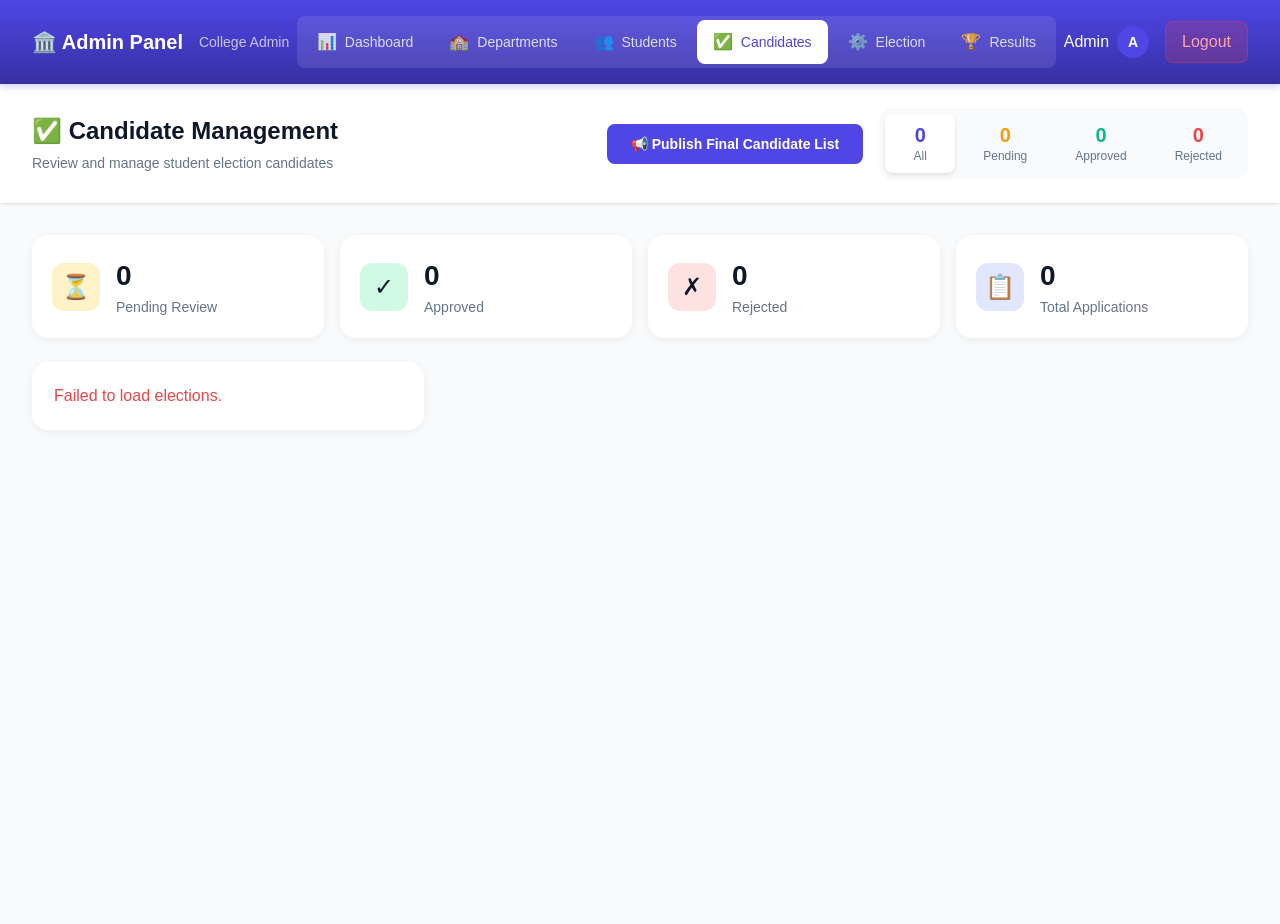
==== commit 48162bf7: "Added full project (frontend + backend)" ====
--- a/admin_candidates.html
+++ b/admin_candidates.html
@@ -13,7 +13,7 @@
         <div class="admin-topbar">
             <div class="topbar-brand">
                 <h2>🏛️ Admin Panel</h2>
-                <p>Sample College</p>
+                <p>College Admin</p>
             </div>
             <nav class="admin-nav">
                 <a href="admin_dashboard.html" class="nav-item">
@@ -58,21 +58,22 @@
                     <p class="page-subtitle">Review and manage student election candidates</p>
                 </div>
                 <div class="topbar-actions">
+                    <button class="btn-primary" onclick="publishFinalCandidates()">📢 Publish Final Candidate List</button>
                     <div class="status-filter-modern">
                         <button class="filter-btn-modern active" data-status="all">
-                            <span class="filter-count">24</span>
+                            <span class="filter-count">0</span>
                             <span class="filter-label">All</span>
                         </button>
                         <button class="filter-btn-modern" data-status="pending">
-                            <span class="filter-count pending">8</span>
+                            <span class="filter-count pending">0</span>
                             <span class="filter-label">Pending</span>
                         </button>
                         <button class="filter-btn-modern" data-status="approved">
-                            <span class="filter-count approved">12</span>
+                            <span class="filter-count approved">0</span>
                             <span class="filter-label">Approved</span>
                         </button>
                         <button class="filter-btn-modern" data-status="rejected">
-                            <span class="filter-count rejected">4</span>
+                            <span class="filter-count rejected">0</span>
                             <span class="filter-label">Rejected</span>
                         </button>
                     </div>
@@ -85,28 +86,28 @@
                     <div class="stat-card-modern pending-stat">
                         <div class="stat-icon-modern">⏳</div>
                         <div class="stat-info-modern">
-                            <h3>8</h3>
+                            <h3>0</h3>
                             <p>Pending Review</p>
                         </div>
                     </div>
                     <div class="stat-card-modern approved-stat">
                         <div class="stat-icon-modern">✓</div>
                         <div class="stat-info-modern">
-                            <h3>12</h3>
+                            <h3>0</h3>
                             <p>Approved</p>
                         </div>
                     </div>
                     <div class="stat-card-modern rejected-stat">
                         <div class="stat-icon-modern">✗</div>
                         <div class="stat-info-modern">
-                            <h3>4</h3>
+                            <h3>0</h3>
                             <p>Rejected</p>
                         </div>
                     </div>
                     <div class="stat-card-modern total-stat">
                         <div class="stat-icon-modern">📋</div>
                         <div class="stat-info-modern">
-                            <h3>24</h3>
+                            <h3>0</h3>
                             <p>Total Applications</p>
                         </div>
                     </div>
@@ -114,162 +115,8 @@
 
                 <!-- Candidates Grid -->
                 <div class="candidates-grid-modern">
-                    <!-- Pending Application -->
-                    <div class="candidate-card-modern pending">
-                        <div class="card-header-modern">
-                            <div class="status-badge-modern pending">⏳ Pending Review</div>
-                            <span class="time-ago">Applied 2 days ago</span>
-                        </div>
-                        <div class="candidate-header-modern">
-                            <div class="candidate-photo-modern">
-                                <img src="data:image/svg+xml,%3Csvg xmlns='http://www.w3.org/2000/svg' width='100' height='100'%3E%3Crect fill='%234f46e5' width='100' height='100'/%3E%3Ctext x='50%25' y='50%25' font-size='40' fill='white' text-anchor='middle' dy='.3em'%3EJD%3C/text%3E%3C/svg%3E" alt="Photo">
-                                <div class="position-indicator chairman"></div>
-                            </div>
-                            <div class="candidate-info-modern">
-                                <h3>John Doe</h3>
-                                <p class="candidate-regno">CS001</p>
-                                <p class="candidate-dept">Computer Science - UG</p>
-                            </div>
-                        </div>
-                        <div class="candidate-position-modern">
-                            <span class="position-badge-modern chairman">Chairman</span>
-                        </div>
-                        <div class="candidate-manifesto-modern">
-                            <h4>📜 Manifesto</h4>
-                            <p>My vision is to create an inclusive and progressive student union that prioritizes student welfare, academic excellence, and extracurricular development...</p>
-                            <button class="btn-link-modern" onclick="viewManifesto('JD001')">Read Full Manifesto →</button>
-                        </div>
-                        <div class="candidate-details-modern">
-                            <div class="detail-row">
-                                <span class="detail-icon">📧</span>
-                                <span>john@college.edu</span>
-                            </div>
-                        </div>
-                        <div class="candidate-actions-modern">
-                            <button class="btn-approve-modern" onclick="approveCandidate('JD001')">
-                                <span>✓</span> Approve
-                            </button>
-                            <button class="btn-reject-modern" onclick="rejectCandidate('JD001')">
-                                <span>✗</span> Reject
-                            </button>
-                        </div>
-                    </div>
-
-                    <!-- Approved Candidate -->
-                    <div class="candidate-card-modern approved">
-                        <div class="card-header-modern">
-                            <div class="status-badge-modern approved">✓ Approved</div>
-                            <span class="time-ago">Approved 1 day ago</span>
-                        </div>
-                        <div class="candidate-header-modern">
-                            <div class="candidate-photo-modern">
-                                <img src="data:image/svg+xml,%3Csvg xmlns='http://www.w3.org/2000/svg' width='100' height='100'%3E%3Crect fill='%2310b981' width='100' height='100'/%3E%3Ctext x='50%25' y='50%25' font-size='40' fill='white' text-anchor='middle' dy='.3em'%3EJS%3C/text%3E%3C/svg%3E" alt="Photo">
-                                <div class="position-indicator vice-chairman"></div>
-                            </div>
-                            <div class="candidate-info-modern">
-                                <h3>Jane Smith</h3>
-                                <p class="candidate-regno">EC002</p>
-                                <p class="candidate-dept">Electronics - UG</p>
-                            </div>
-                        </div>
-                        <div class="candidate-position-modern">
-                            <span class="position-badge-modern vice-chairman">Vice Chairman</span>
-                        </div>
-                        <div class="candidate-manifesto-modern">
-                            <h4>📜 Manifesto</h4>
-                            <p>Committed to fostering innovation, improving campus facilities, and ensuring every student voice is heard in union decisions...</p>
-                            <button class="btn-link-modern" onclick="viewManifesto('JS002')">Read Full Manifesto →</button>
-                        </div>
-                        <div class="candidate-details-modern">
-                            <div class="detail-row">
-                                <span class="detail-icon">📧</span>
-                                <span>jane@college.edu</span>
-                            </div>
-                        </div>
-                        <div class="candidate-actions-modern">
-                            <button class="btn-revoke-modern" onclick="revokeApproval('JS002')">
-                                <span>↩️</span> Revoke Approval
-                            </button>
-                        </div>
-                    </div>
-
-                    <!-- Pending Application -->
-                    <div class="candidate-card-modern pending">
-                        <div class="card-header-modern">
-                            <div class="status-badge-modern pending">⏳ Pending Review</div>
-                            <span class="time-ago">Applied 5 hours ago</span>
-                        </div>
-                        <div class="candidate-header-modern">
-                            <div class="candidate-photo-modern">
-                                <img src="data:image/svg+xml,%3Csvg xmlns='http://www.w3.org/2000/svg' width='100' height='100'%3E%3Crect fill='%234f46e5' width='100' height='100'/%3E%3Ctext x='50%25' y='50%25' font-size='40' fill='white' text-anchor='middle' dy='.3em'%3EMK%3C/text%3E%3C/svg%3E" alt="Photo">
-                                <div class="position-indicator secretary"></div>
-                            </div>
-                            <div class="candidate-info-modern">
-                                <h3>Mike Kumar</h3>
-                                <p class="candidate-regno">ME003</p>
-                                <p class="candidate-dept">Mechanical - PG</p>
-                            </div>
-                        </div>
-                        <div class="candidate-position-modern">
-                            <span class="position-badge-modern secretary">General Secretary</span>
-                        </div>
-                        <div class="candidate-manifesto-modern">
-                            <h4>📜 Manifesto</h4>
-                            <p>Focus on transparency, accountability, and establishing better communication channels between students and administration...</p>
-                            <button class="btn-link-modern" onclick="viewManifesto('MK003')">Read Full Manifesto →</button>
-                        </div>
-                        <div class="candidate-details-modern">
-                            <div class="detail-row">
-                                <span class="detail-icon">📧</span>
-                                <span>mike@college.edu</span>
-                            </div>
-                        </div>
-                        <div class="candidate-actions-modern">
-                            <button class="btn-approve-modern" onclick="approveCandidate('MK003')">
-                                <span>✓</span> Approve
-                            </button>
-                            <button class="btn-reject-modern" onclick="rejectCandidate('MK003')">
-                                <span>✗</span> Reject
-                            </button>
-                        </div>
-                    </div>
-
-                    <!-- Approved Candidate -->
-                    <div class="candidate-card-modern approved">
-                        <div class="card-header-modern">
-                            <div class="status-badge-modern approved">✓ Approved</div>
-                            <span class="time-ago">Approved 3 days ago</span>
-                        </div>
-                        <div class="candidate-header-modern">
-                            <div class="candidate-photo-modern">
-                                <img src="data:image/svg+xml,%3Csvg xmlns='http://www.w3.org/2000/svg' width='100' height='100'%3E%3Crect fill='%2310b981' width='100' height='100'/%3E%3Ctext x='50%25' y='50%25' font-size='40' fill='white' text-anchor='middle' dy='.3em'%3ESP%3C/text%3E%3C/svg%3E" alt="Photo">
-                                <div class="position-indicator arts"></div>
-                            </div>
-                            <div class="candidate-info-modern">
-                                <h3>Sarah Patel</h3>
-                                <p class="candidate-regno">CS004</p>
-                                <p class="candidate-dept">Computer Science - UG</p>
-                            </div>
-                        </div>
-                        <div class="candidate-position-modern">
-                            <span class="position-badge-modern arts">Arts Club Secretary</span>
-                        </div>
-                        <div class="candidate-manifesto-modern">
-                            <h4>📜 Manifesto</h4>
-                            <p>Passionate about promoting arts and culture on campus through regular events, workshops, and competitions...</p>
-                            <button class="btn-link-modern" onclick="viewManifesto('SP004')">Read Full Manifesto →</button>
-                        </div>
-                        <div class="candidate-details-modern">
-                            <div class="detail-row">
-                                <span class="detail-icon">📧</span>
-                                <span>sarah@college.edu</span>
-                            </div>
-                        </div>
-                        <div class="candidate-actions-modern">
-                            <button class="btn-revoke-modern" onclick="revokeApproval('SP004')">
-                                <span>↩️</span> Revoke Approval
-                            </button>
-                        </div>
+                    <div class="candidate-card-modern">
+                        <p style="color:#6b7280;">No candidate applications yet.</p>
                     </div>
                 </div>
             </div>
@@ -312,6 +159,6 @@
         </div>
     </div>
 
-    <script src="admin.js"></script>
+    <script src="admin.js?v=8"></script>
 </body>
 </html>
